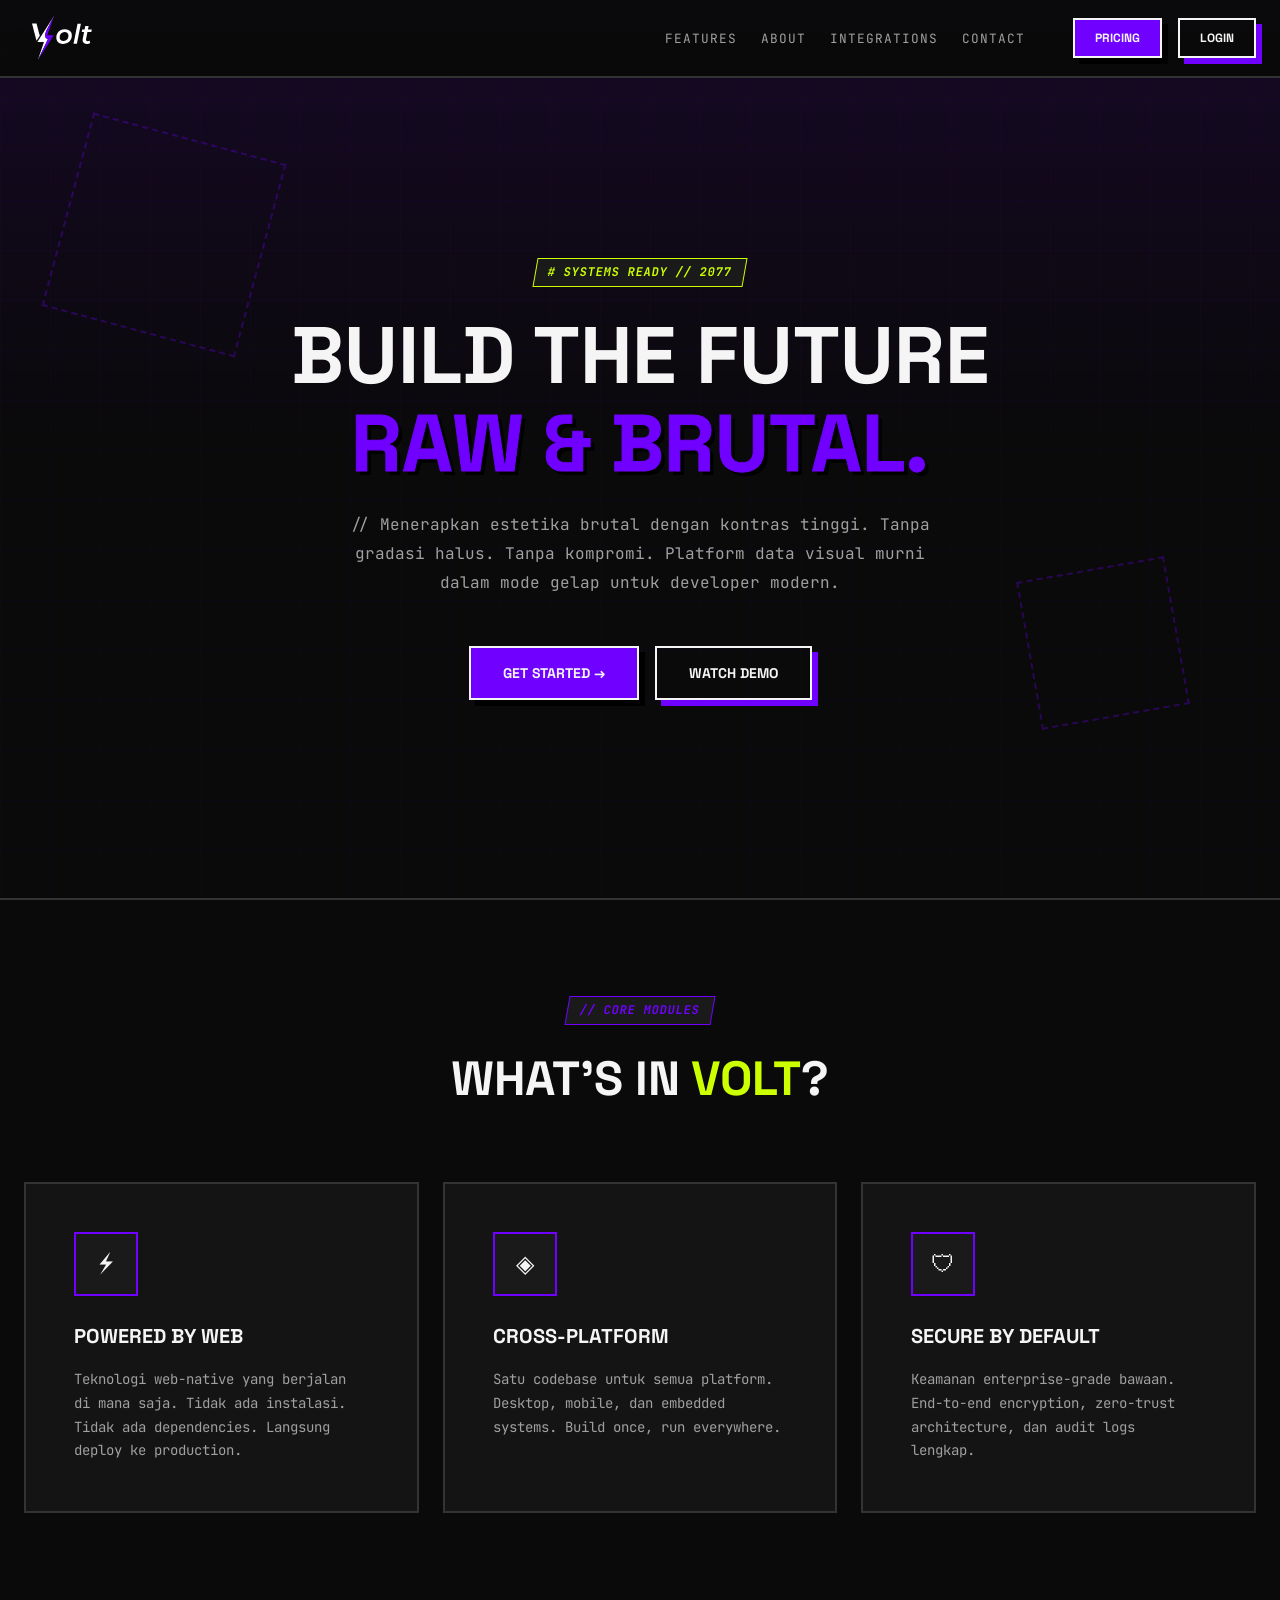
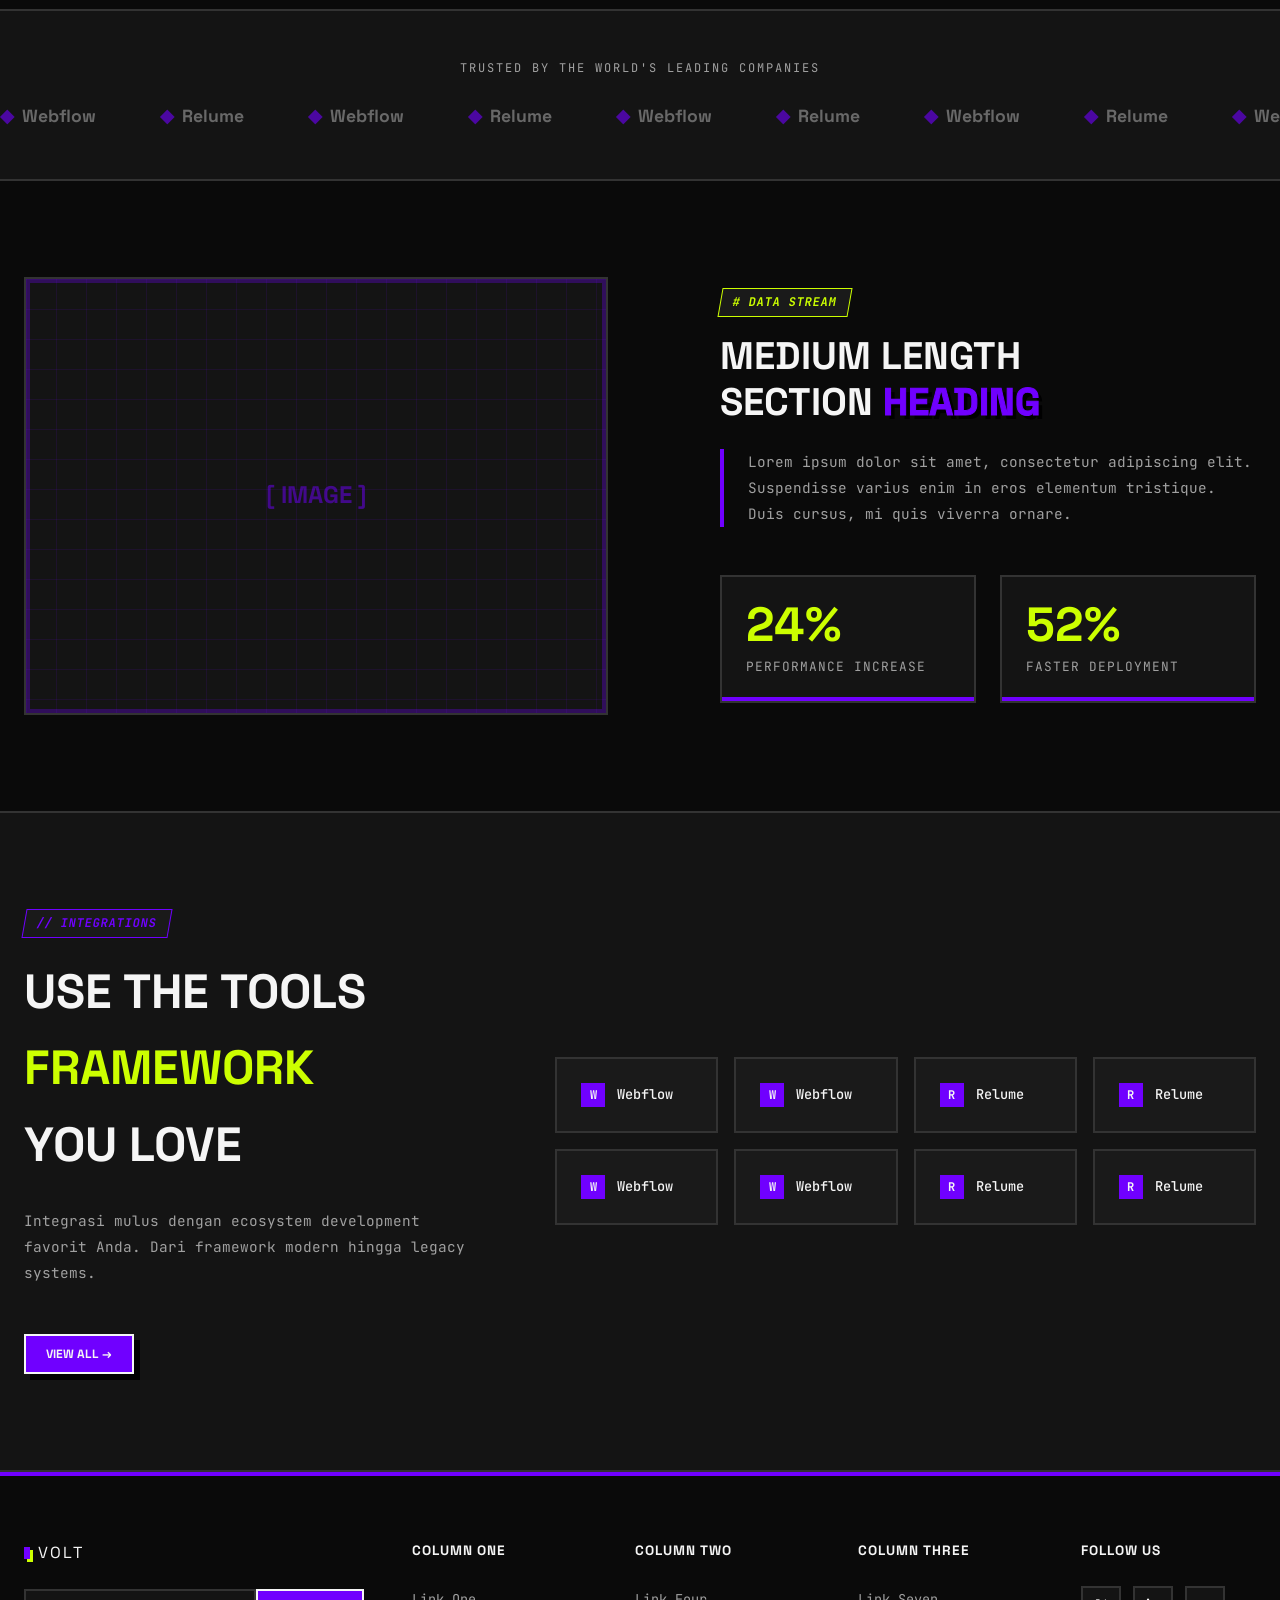
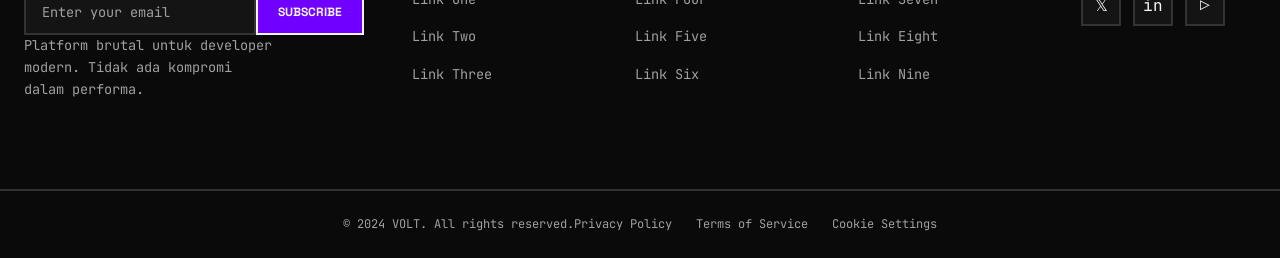
==== index.html @ f8d43209 "first commit" ====
<!DOCTYPE html>
<html lang="en">

<head>
    <meta charset="UTF-8" />
    <meta name="viewport" content="width=device-width, initial-scale=1.0" />
    <title>VOLT - Build The Future Raw | Neubrutalism Landing Page</title>
    <meta name="description" content="VOLT - A brutal, high-contrast, data-driven platform. No soft gradients. No compromises. Pure visual data in dark mode." />

    <link rel="preconnect" href="https://fonts.googleapis.com" />
    <link rel="preconnect" href="https://fonts.gstatic.com" crossorigin />
    <link href="https://fonts.googleapis.com/css2?family=JetBrains+Mono:wght@400;500;700&family=Space+Grotesk:wght@500;700;900&display=swap" rel="stylesheet" />
    <link rel="stylesheet" href="style.css" />
    <style></style>
</head>

<body>
    <!-- ============================================
         HEADER / NAVIGATION
    ============================================ -->
    <header class="header">
        <div class="header-inner">
            <a href="#" class="logo">
                <img src="/Logo volt.svg" alt="" />
            </a>

            <nav class="nav-menu">
                <ul class="nav-links">
                    <li><a href="#features">Features</a></li>
                    <li><a href="#about">About</a></li>
                    <li><a href="#tools">Integrations</a></li>
                    <li><a href="#contact">Contact</a></li>
                </ul>

                <div class="nav-cta">
                    <button class="btn-brutal btn-primary btn-small">Pricing</button>
                    <button class="btn-brutal btn-secondary btn-small">Login</button>
                </div>
            </nav>

            <button class="mobile-menu-toggle" aria-label="Toggle menu">
          <span></span>
          <span></span>
          <span></span>
        </button>
        </div>
    </header>

    <!-- ============================================
         HERO SECTION
    ============================================ -->
    <section class="hero">
        <div class="hero-bg"></div>
        <div class="hero-decor hero-decor-1"></div>
        <div class="hero-decor hero-decor-2"></div>

        <div class="hero-content">
            <div class="hero-label">
                <span class="label-tag"># SYSTEMS READY // 2077</span>
            </div>

            <h1 class="hero-title">
                Build The Future<br />
                <span class="highlight-purple">Raw & Brutal.</span>
            </h1>

            <p class="hero-description">
                // Menerapkan estetika brutal dengan kontras tinggi. Tanpa gradasi halus. Tanpa kompromi. Platform data visual murni dalam mode gelap untuk developer modern.
            </p>

            <div class="hero-cta">
                <button class="btn-brutal btn-primary">Get Started →</button>
                <button class="btn-brutal btn-secondary">Watch Demo</button>
            </div>
        </div>
    </section>

    <!-- ============================================
         FEATURES SECTION
    ============================================ -->
    <section class="features" id="features">
        <div class="container">
            <div class="section-header">
                <div class="section-label">
                    <span class="label-tag label-tag-purple">// CORE MODULES</span>
                </div>
                <h2 class="section-title">
                    What's in <span class="highlight-lime">Volt</span>?
                </h2>
            </div>

            <div class="features-grid">
                <div class="feature-card">
                    <div class="feature-icon">⚡</div>
                    <h3 class="feature-title">Powered by Web</h3>
                    <p class="feature-description">
                        Teknologi web-native yang berjalan di mana saja. Tidak ada instalasi. Tidak ada dependencies. Langsung deploy ke production.
                    </p>
                </div>

                <div class="feature-card">
                    <div class="feature-icon">◈</div>
                    <h3 class="feature-title">Cross-Platform</h3>
                    <p class="feature-description">
                        Satu codebase untuk semua platform. Desktop, mobile, dan embedded systems. Build once, run everywhere.
                    </p>
                </div>

                <div class="feature-card">
                    <div class="feature-icon">🛡</div>
                    <h3 class="feature-title">Secure by Default</h3>
                    <p class="feature-description">
                        Keamanan enterprise-grade bawaan. End-to-end encryption, zero-trust architecture, dan audit logs lengkap.
                    </p>
                </div>
            </div>
        </div>
    </section>

    <!-- ============================================
         LOGO BAR (Trusted By)
    ============================================ -->
    <section class="logo-bar">
        <p class="logo-bar-label">Trusted by the world's leading companies</p>
        <div class="logo-scroll">
            <div class="logo-item">Webflow</div>
            <div class="logo-item">Relume</div>
            <div class="logo-item">Webflow</div>
            <div class="logo-item">Relume</div>
            <div class="logo-item">Webflow</div>
            <div class="logo-item">Relume</div>
            <div class="logo-item">Webflow</div>
            <div class="logo-item">Relume</div>
            <!-- Duplicate for seamless scroll -->
            <div class="logo-item">Webflow</div>
            <div class="logo-item">Relume</div>
            <div class="logo-item">Webflow</div>
            <div class="logo-item">Relume</div>
            <div class="logo-item">Webflow</div>
            <div class="logo-item">Relume</div>
            <div class="logo-item">Webflow</div>
            <div class="logo-item">Relume</div>
        </div>
    </section>

    <!-- ============================================
         STATS SECTION
    ============================================ -->
    <section class="stats-section" id="about">
        <div class="container">
            <div class="stats-grid">
                <div class="stats-visual">
                    <div class="stats-image-placeholder"></div>
                </div>

                <div class="stats-content">
                    <div class="section-label">
                        <span class="label-tag"># DATA STREAM</span>
                    </div>

                    <h2 class="stats-title">
                        Medium Length<br /> Section <span class="highlight-purple">Heading</span>
                    </h2>

                    <p class="stats-description">
                        Lorem ipsum dolor sit amet, consectetur adipiscing elit. Suspendisse varius enim in eros elementum tristique. Duis cursus, mi quis viverra ornare.
                    </p>

                    <div class="stats-numbers">
                        <div class="stat-item">
                            <div class="stat-number">24%</div>
                            <p class="stat-label">Performance increase</p>
                        </div>
                        <div class="stat-item">
                            <div class="stat-number">52%</div>
                            <p class="stat-label">Faster deployment</p>
                        </div>
                    </div>
                </div>
            </div>
        </div>
    </section>

    <!-- ============================================
         TOOLS/INTEGRATIONS SECTION
    ============================================ -->
    <section class="tools-section" id="tools">
        <div class="container">
            <div class="tools-grid">
                <div class="tools-content">
                    <div class="section-label">
                        <span class="label-tag label-tag-purple">// INTEGRATIONS</span>
                    </div>
                    <h2 class="section-title">
                        Use The Tools<br />
                        <span class="highlight-lime">Framework</span><br /> You Love
                    </h2>
                    <p class="tools-description">
                        Integrasi mulus dengan ecosystem development favorit Anda. Dari framework modern hingga legacy systems.
                    </p>
                    <button class="btn-brutal btn-primary btn-small">View All →</button>
                </div>

                <div class="tools-logo-grid">
                    <div class="tool-item">
                        <span class="tool-icon">W</span> Webflow
                    </div>
                    <div class="tool-item">
                        <span class="tool-icon">W</span> Webflow
                    </div>
                    <div class="tool-item"><span class="tool-icon">R</span> Relume</div>
                    <div class="tool-item"><span class="tool-icon">R</span> Relume</div>
                    <div class="tool-item">
                        <span class="tool-icon">W</span> Webflow
                    </div>
                    <div class="tool-item">
                        <span class="tool-icon">W</span> Webflow
                    </div>
                    <div class="tool-item"><span class="tool-icon">R</span> Relume</div>
                    <div class="tool-item"><span class="tool-icon">R</span> Relume</div>
                </div>
            </div>
        </div>
    </section>

    <!-- ============================================
         FOOTER
    ============================================ -->
    <footer class="footer" id="contact">
        <div class="footer-main">
            <div class="container">
                <div class="footer-grid">
                    <div class="footer-brand">
                        <a href="#" class="logo">VOLT</a>
                        <form class="newsletter-form">
                            <input type="email" class="newsletter-input" placeholder="Enter your email" />
                            <button type="submit" class="newsletter-btn">Subscribe</button>
                        </form>
                        <p class="footer-tagline">
                            Platform brutal untuk developer modern. Tidak ada kompromi dalam performa.
                        </p>
                    </div>

                    <div class="footer-column">
                        <h4>Column One</h4>
                        <ul class="footer-links">
                            <li><a href="#">Link One</a></li>
                            <li><a href="#">Link Two</a></li>
                            <li><a href="#">Link Three</a></li>
                        </ul>
                    </div>

                    <div class="footer-column">
                        <h4>Column Two</h4>
                        <ul class="footer-links">
                            <li><a href="#">Link Four</a></li>
                            <li><a href="#">Link Five</a></li>
                            <li><a href="#">Link Six</a></li>
                        </ul>
                    </div>

                    <div class="footer-column">
                        <h4>Column Three</h4>
                        <ul class="footer-links">
                            <li><a href="#">Link Seven</a></li>
                            <li><a href="#">Link Eight</a></li>
                            <li><a href="#">Link Nine</a></li>
                        </ul>
                    </div>

                    <div class="footer-column">
                        <h4>Follow Us</h4>
                        <div class="social-links">
                            <a href="#" class="social-link">𝕏</a>
                            <a href="#" class="social-link">in</a>
                            <a href="#" class="social-link">▷</a>
                        </div>
                    </div>
                </div>
            </div>
        </div>

        <div class="footer-bottom">
            <div class="container" style="
            display: flex;
            justify-content: space-between;
            align-items: center;
          ">
                <p>© 2024 VOLT. All rights reserved.</p>
                <div class="footer-legal">
                    <a href="#">Privacy Policy</a>
                    <a href="#">Terms of Service</a>
                    <a href="#">Cookie Settings</a>
                </div>
            </div>
        </div>
    </footer>
</body>

</html>
---- style.css ----
/* --- DESIGN SYSTEM VARIABLES (VOID-PURPLE PROTOCOL) --- */
      :root {
        --color-bg-main: #0a0a0a;
        --color-bg-surface: #141414;
        --color-bg-elevated: #1a1a1a;
        --color-primary: #7000ff;
        --color-primary-dark: #5500cc;
        --color-text-main: #f5f5f5;
        --color-text-muted: #a0a0a0;
        --color-accent: #ccff00;
        --color-border: #333;
        --color-border-light: #222;

        --font-heading: "Space Grotesk", sans-serif;
        --font-body: "JetBrains Mono", monospace;

        --border-thickness: 2px;
        --border-thick: 4px;
        --space-xs: 8px;
        --space-sm: 16px;
        --space-md: 24px;
        --space-lg: 48px;
        --space-xl: 64px;
        --space-xxl: 96px;
      }

      /* --- GLOBAL RESET & BASE STYLES --- */
      * {
        margin: 0;
        padding: 0;
        box-sizing: border-box;
      }

      html {
        scroll-behavior: smooth;
      }

      body {
        background-color: var(--color-bg-main);
        color: var(--color-text-main);
        font-family: var(--font-body);
        overflow-x: hidden;
        line-height: 1.6;
      }

      a {
        text-decoration: none;
        color: inherit;
        transition: color 0.2s ease;
      }

      a:hover {
        color: var(--color-accent);
      }

      img {
        max-width: 100%;
        height: auto;
      }

      .container {
        max-width: 1280px;
        margin: 0 auto;
        padding: 0 var(--space-md);
      }

      /* --- UTILITY CLASSES --- */
      .highlight-purple {
        color: var(--color-primary);
        -webkit-text-stroke: 1px var(--color-primary);
        text-shadow: 4px 4px 0px #000;
      }

      .highlight-lime {
        color: var(--color-accent);
      }

      .label-tag {
        display: inline-block;
        background: var(--color-bg-elevated);
        color: var(--color-accent);
        padding: 4px 12px;
        font-weight: bold;
        font-size: 0.75rem;
        text-transform: uppercase;
        letter-spacing: 1px;
        border: 1px solid var(--color-accent);
        transform: skewX(-10deg);
      }

      .label-tag-purple {
        color: var(--color-primary);
        border-color: var(--color-primary);
      }

      /* --- BRUTAL BUTTONS --- */
      .btn-brutal {
        font-family: var(--font-heading);
        font-weight: 700;
        font-size: 0.875rem;
        text-transform: uppercase;
        padding: 16px 32px;
        cursor: pointer;
        transition: all 0.15s cubic-bezier(0, 0, 0.2, 1);
        border-radius: 0px;
        border: var(--border-thickness) solid var(--color-text-main);
        position: relative;
        display: inline-flex;
        align-items: center;
        justify-content: center;
        gap: 8px;
      }

      .btn-primary {
        background-color: var(--color-primary);
        color: var(--color-text-main);
        box-shadow: 6px 6px 0px 0px #000000;
      }

      .btn-primary:hover {
        background-color: var(--color-accent);
        color: #000000;
        border-color: var(--color-accent);
        box-shadow: 8px 8px 0px 0px var(--color-text-main);
        transform: translate(-2px, -2px);
      }

      .btn-primary:active {
        box-shadow: 0px 0px 0px 0px #000;
        transform: translate(4px, 4px);
      }

      .btn-secondary {
        background-color: transparent;
        color: var(--color-text-main);
        box-shadow: 6px 6px 0px 0px var(--color-primary);
      }

      .btn-secondary:hover {
        background-color: var(--color-text-main);
        color: #000000;
        box-shadow: 8px 8px 0px 0px var(--color-primary);
        transform: translate(-2px, -2px);
      }

      .btn-secondary:active {
        box-shadow: 0px 0px 0px 0px;
        transform: translate(4px, 4px);
      }

      .btn-small {
        padding: 10px 20px;
        font-size: 0.75rem;
      }

      /* ============================================
           HEADER / NAVIGATION
        ============================================ */
      .header {
        position: fixed;
        top: 0;
        left: 0;
        right: 0;
        z-index: 1000;
        background: rgba(10, 10, 10, 0.95);
        backdrop-filter: blur(10px);
        border-bottom: var(--border-thickness) solid var(--color-border);
      }

      .header-inner {
        display: flex;
        align-items: center;
        justify-content: space-between;
        padding: var(--space-sm) var(--space-md);
        max-width: 1400px;
        margin: 0 auto;
      }

      .logo {
        font-family: var(--font-heading);
        width: 3.75rem;
        text-transform: uppercase;
        letter-spacing: 2px;
        color: var(--color-text-main);
        display: flex;
        align-items: center;
        gap: 8px;
      }

      .logo::before {
        content: "";
        width: 12px;
        height: 12px;
        background: var(--color-primary);
        box-shadow: 3px 3px 0px var(--color-accent);
      }

      .nav-menu {
        display: flex;
        align-items: center;
        gap: var(--space-lg);
      }

      .nav-links {
        display: flex;
        gap: var(--space-md);
        list-style: none;
      }

      .nav-links a {
        font-size: 0.8rem;
        text-transform: uppercase;
        letter-spacing: 1px;
        color: var(--color-text-muted);
        position: relative;
        padding: 4px 0;
      }

      .nav-links a::after {
        content: "";
        position: absolute;
        bottom: 0;
        left: 0;
        width: 0;
        height: 2px;
        background: var(--color-primary);
        transition: width 0.3s ease;
      }

      .nav-links a:hover {
        color: var(--color-text-main);
      }

      .nav-links a:hover::after {
        width: 100%;
      }

      .nav-cta {
        display: flex;
        gap: var(--space-sm);
      }

      .nav-cta .btn-brutal {
        padding: 10px 20px;
        font-size: 0.75rem;
      }

      .mobile-menu-toggle {
        display: none;
        background: none;
        border: none;
        cursor: pointer;
        padding: 8px;
      }

      .mobile-menu-toggle span {
        display: block;
        width: 24px;
        height: 2px;
        background: var(--color-text-main);
        margin: 6px 0;
        transition: all 0.3s ease;
      }

      /* ============================================
           HERO SECTION
        ============================================ */
      .hero {
        min-height: 100vh;
        display: flex;
        flex-direction: column;
        justify-content: center;
        align-items: center;
        text-align: center;
        padding: calc(var(--space-xxl) + 60px) var(--space-md) var(--space-xxl);
        position: relative;
        overflow: hidden;
        border-bottom: var(--border-thickness) solid var(--color-border);
      }

      .hero-bg {
        position: absolute;
        top: 0;
        left: 0;
        right: 0;
        bottom: 0;
        background: linear-gradient(
            180deg,
            rgba(112, 0, 255, 0.15) 0%,
            transparent 50%
          ),
          linear-gradient(rgba(112, 0, 255, 0.05) 1px, transparent 1px),
          linear-gradient(90deg, rgba(112, 0, 255, 0.05) 1px, transparent 1px);
        background-size: 100% 100%, 50px 50px, 50px 50px;
        opacity: 0.8;
      }

      .hero-content {
        position: relative;
        z-index: 1;
        max-width: 900px;
      }

      .hero-label {
        margin-bottom: var(--space-md);
      }

      .hero-title {
        font-family: var(--font-heading);
        font-size: clamp(2.5rem, 7vw, 5rem);
        font-weight: 900;
        line-height: 1.1;
        text-transform: uppercase;
        margin-bottom: var(--space-md);
      }

      .hero-description {
        font-size: 1rem;
        color: var(--color-text-muted);
        max-width: 600px;
        margin: 0 auto var(--space-lg);
        line-height: 1.8;
      }

      .hero-cta {
        display: flex;
        gap: var(--space-sm);
        justify-content: center;
        flex-wrap: wrap;
      }

      /* Decorative elements */
      .hero-decor {
        position: absolute;
        border: var(--border-thickness) dashed var(--color-primary);
        opacity: 0.3;
      }

      .hero-decor-1 {
        width: 200px;
        height: 200px;
        top: 15%;
        left: 5%;
        transform: rotate(15deg);
      }

      .hero-decor-2 {
        width: 150px;
        height: 150px;
        bottom: 20%;
        right: 8%;
        transform: rotate(-10deg);
      }

      /* ============================================
           FEATURES SECTION (What's in Volt?)
        ============================================ */
      .features {
        padding: var(--space-xxl) 0;
        background: var(--color-bg-main);
        border-bottom: var(--border-thickness) solid var(--color-border);
      }

      .section-header {
        text-align: center;
        margin-bottom: var(--space-xl);
      }

      .section-label {
        margin-bottom: var(--space-sm);
      }

      .section-title {
        font-family: var(--font-heading);
        font-size: clamp(2rem, 4vw, 3rem);
        font-weight: 900;
        text-transform: uppercase;
      }

      .features-grid {
        display: grid;
        grid-template-columns: repeat(3, 1fr);
        gap: var(--space-md);
      }

      .feature-card {
        background: var(--color-bg-surface);
        border: var(--border-thickness) solid var(--color-border);
        padding: var(--space-lg);
        position: relative;
        transition: all 0.3s ease;
      }

      .feature-card::before {
        content: "";
        position: absolute;
        top: 0;
        left: 0;
        width: 100%;
        height: 4px;
        background: var(--color-primary);
        transform: scaleX(0);
        transform-origin: left;
        transition: transform 0.3s ease;
      }

      .feature-card:hover {
        transform: translateY(-4px);
        border-color: var(--color-primary);
        box-shadow: 8px 8px 0px 0px var(--color-primary);
      }

      .feature-card:hover::before {
        transform: scaleX(1);
      }

      .feature-icon {
        width: 64px;
        height: 64px;
        background: var(--color-bg-elevated);
        border: var(--border-thickness) solid var(--color-primary);
        display: flex;
        align-items: center;
        justify-content: center;
        margin-bottom: var(--space-md);
        font-size: 1.5rem;
      }

      .feature-title {
        font-family: var(--font-heading);
        font-size: 1.25rem;
        font-weight: 700;
        text-transform: uppercase;
        margin-bottom: var(--space-sm);
      }

      .feature-description {
        font-size: 0.875rem;
        color: var(--color-text-muted);
        line-height: 1.7;
      }

      /* ============================================
           LOGO BAR (Trusted By)
        ============================================ */
      .logo-bar {
        padding: var(--space-lg) 0;
        background: var(--color-bg-surface);
        border-bottom: var(--border-thickness) solid var(--color-border);
        overflow: hidden;
      }

      .logo-bar-label {
        text-align: center;
        font-size: 0.75rem;
        text-transform: uppercase;
        letter-spacing: 2px;
        color: var(--color-text-muted);
        margin-bottom: var(--space-md);
      }

      .logo-scroll {
        display: flex;
        gap: var(--space-xl);
        animation: scroll 20s linear infinite;
      }

      @keyframes scroll {
        0% {
          transform: translateX(0);
        }
        100% {
          transform: translateX(-50%);
        }
      }

      .logo-item {
        flex-shrink: 0;
        display: flex;
        align-items: center;
        gap: 8px;
        font-family: var(--font-heading);
        font-weight: 700;
        font-size: 1.1rem;
        color: var(--color-text-muted);
        opacity: 0.6;
        transition: opacity 0.3s ease;
      }

      .logo-item:hover {
        opacity: 1;
        color: var(--color-text-main);
      }

      .logo-item::before {
        content: "◆";
        color: var(--color-primary);
      }

      /* ============================================
           STATS SECTION
        ============================================ */
      .stats-section {
        padding: var(--space-xxl) 0;
        background: var(--color-bg-main);
        border-bottom: var(--border-thickness) solid var(--color-border);
      }

      .stats-grid {
        display: grid;
        grid-template-columns: 1fr 1fr;
        gap: var(--space-xl);
        align-items: center;
      }

      .stats-visual {
        position: relative;
      }

      .stats-image-placeholder {
        aspect-ratio: 4/3;
        background: var(--color-bg-surface);
        border: var(--border-thickness) solid var(--color-border);
        display: flex;
        align-items: center;
        justify-content: center;
        position: relative;
        overflow: hidden;
        background-image: linear-gradient(
            rgba(112, 0, 255, 0.1) 1px,
            transparent 1px
          ),
          linear-gradient(90deg, rgba(112, 0, 255, 0.1) 1px, transparent 1px);
        background-size: 30px 30px;
      }

      .stats-image-placeholder::before {
        content: "[ IMAGE ]";
        font-family: var(--font-heading);
        font-weight: 700;
        font-size: 1.5rem;
        color: var(--color-primary);
        opacity: 0.5;
      }

      .stats-image-placeholder::after {
        content: "";
        position: absolute;
        top: 0;
        left: 0;
        right: 0;
        bottom: 0;
        border: 4px solid var(--color-primary);
        opacity: 0.3;
        pointer-events: none;
      }

      .stats-content {
        padding-left: var(--space-lg);
      }

      .stats-content .section-label {
        margin-bottom: var(--space-sm);
      }

      .stats-title {
        font-family: var(--font-heading);
        font-size: clamp(1.75rem, 3vw, 2.5rem);
        font-weight: 900;
        text-transform: uppercase;
        margin-bottom: var(--space-md);
        line-height: 1.2;
      }

      .stats-description {
        font-size: 0.9rem;
        color: var(--color-text-muted);
        line-height: 1.8;
        margin-bottom: var(--space-lg);
        border-left: var(--border-thick) solid var(--color-primary);
        padding-left: var(--space-md);
      }

      .stats-numbers {
        display: grid;
        grid-template-columns: repeat(2, 1fr);
        gap: var(--space-md);
      }

      .stat-item {
        background: var(--color-bg-surface);
        border: var(--border-thickness) solid var(--color-border);
        padding: var(--space-md);
        position: relative;
      }

      .stat-item::before {
        content: "";
        position: absolute;
        bottom: 0;
        left: 0;
        width: 100%;
        height: 4px;
        background: var(--color-primary);
      }

      .stat-number {
        font-family: var(--font-heading);
        font-size: 3rem;
        font-weight: 900;
        color: var(--color-accent);
        line-height: 1;
        margin-bottom: 8px;
      }

      .stat-label {
        font-size: 0.8rem;
        color: var(--color-text-muted);
        text-transform: uppercase;
        letter-spacing: 1px;
      }

      /* ============================================
           TOOLS/INTEGRATIONS SECTION
        ============================================ */
      .tools-section {
        padding: var(--space-xxl) 0;
        background: var(--color-bg-surface);
        border-bottom: var(--border-thickness) solid var(--color-border);
      }

      .tools-grid {
        display: grid;
        grid-template-columns: 1fr 1.5fr;
        gap: var(--space-xl);
        align-items: center;
      }

      .tools-content .section-title {
        text-align: left;
        margin-bottom: var(--space-md);
      }

      .tools-description {
        font-size: 0.9rem;
        color: var(--color-text-muted);
        line-height: 1.8;
        margin-bottom: var(--space-lg);
      }

      .tools-logo-grid {
        display: grid;
        grid-template-columns: repeat(4, 1fr);
        gap: var(--space-sm);
      }

      .tool-item {
        background: var(--color-bg-elevated);
        border: var(--border-thickness) solid var(--color-border);
        padding: var(--space-md);
        display: flex;
        align-items: center;
        gap: 12px;
        font-size: 0.85rem;
        font-weight: 500;
        transition: all 0.2s ease;
      }

      .tool-item:hover {
        border-color: var(--color-primary);
        transform: translateX(4px);
        box-shadow: -4px 4px 0px var(--color-primary);
      }

      .tool-icon {
        width: 24px;
        height: 24px;
        background: var(--color-primary);
        display: flex;
        align-items: center;
        justify-content: center;
        font-size: 0.75rem;
        font-weight: 700;
        color: var(--color-text-main);
      }

      /* ============================================
           FOOTER
        ============================================ */
      .footer {
        background: var(--color-bg-main);
        border-top: var(--border-thick) solid var(--color-primary);
      }

      .footer-main {
        padding: var(--space-xl) 0;
        border-bottom: var(--border-thickness) solid var(--color-border);
      }

      .footer-grid {
        display: grid;
        grid-template-columns: 1.5fr repeat(3, 1fr) 1fr;
        gap: var(--space-lg);
      }

      .footer-brand .logo {
        margin-bottom: var(--space-md);
      }

      .footer-tagline {
        font-size: 0.85rem;
        color: var(--color-text-muted);
        margin-bottom: var(--space-md);
        max-width: 250px;
      }

      .newsletter-form {
        display: flex;
        gap: 0;
      }

      .newsletter-input {
        flex: 1;
        background: var(--color-bg-surface);
        border: var(--border-thickness) solid var(--color-border);
        padding: 12px 16px;
        font-family: var(--font-body);
        font-size: 0.85rem;
        color: var(--color-text-main);
        outline: none;
      }

      .newsletter-input::placeholder {
        color: var(--color-text-muted);
      }

      .newsletter-input:focus {
        border-color: var(--color-primary);
      }

      .newsletter-btn {
        background: var(--color-primary);
        border: var(--border-thickness) solid var(--color-text-main);
        color: var(--color-text-main);
        padding: 12px 20px;
        font-family: var(--font-heading);
        font-weight: 700;
        font-size: 0.75rem;
        text-transform: uppercase;
        cursor: pointer;
        transition: all 0.2s ease;
      }

      .newsletter-btn:hover {
        background: var(--color-accent);
        color: #000;
      }

      .footer-column h4 {
        font-family: var(--font-heading);
        font-size: 0.85rem;
        font-weight: 700;
        text-transform: uppercase;
        letter-spacing: 1px;
        margin-bottom: var(--space-md);
        color: var(--color-text-main);
      }

      .footer-links {
        list-style: none;
      }

      .footer-links li {
        margin-bottom: 12px;
      }

      .footer-links a {
        font-size: 0.85rem;
        color: var(--color-text-muted);
        transition: all 0.2s ease;
      }

      .footer-links a:hover {
        color: var(--color-accent);
        padding-left: 8px;
      }

      .social-links {
        display: flex;
        gap: 12px;
      }

      .social-link {
        width: 40px;
        height: 40px;
        background: var(--color-bg-surface);
        border: var(--border-thickness) solid var(--color-border);
        display: flex;
        align-items: center;
        justify-content: center;
        font-size: 1rem;
        transition: all 0.2s ease;
      }

      .social-link:hover {
        background: var(--color-primary);
        border-color: var(--color-primary);
        transform: translateY(-2px);
        box-shadow: 0 4px 0 #000;
      }

      .footer-bottom {
        padding: var(--space-md) 0;
        display: flex;
        justify-content: space-between;
        align-items: center;
        font-size: 0.75rem;
        color: var(--color-text-muted);
      }

      .footer-legal {
        display: flex;
        gap: var(--space-md);
      }

      .footer-legal a:hover {
        color: var(--color-accent);
      }

      /* ============================================
           RESPONSIVE DESIGN
        ============================================ */
      @media (max-width: 1024px) {
        .features-grid {
          grid-template-columns: repeat(2, 1fr);
        }

        .stats-grid,
        .tools-grid {
          grid-template-columns: 1fr;
          gap: var(--space-lg);
        }

        .stats-content {
          padding-left: 0;
        }

        .tools-logo-grid {
          grid-template-columns: repeat(3, 1fr);
        }

        .footer-grid {
          grid-template-columns: repeat(2, 1fr);
        }

        .footer-brand {
          grid-column: span 2;
        }
      }

      @media (max-width: 768px) {
        .nav-menu {
          display: none;
        }

        .mobile-menu-toggle {
          display: block;
        }

        .hero-title {
          font-size: clamp(2rem, 8vw, 3rem);
        }

        .features-grid {
          grid-template-columns: 1fr;
        }

        .stats-numbers {
          grid-template-columns: 1fr;
        }

        .tools-logo-grid {
          grid-template-columns: repeat(2, 1fr);
        }

        .footer-grid {
          grid-template-columns: 1fr;
        }

        .footer-brand {
          grid-column: span 1;
        }

        .footer-bottom {
          flex-direction: column;
          gap: var(--space-sm);
          text-align: center;
        }
      }

      @media (max-width: 480px) {
        .hero-cta {
          flex-direction: column;
          width: 100%;
        }

        .hero-cta .btn-brutal {
          width: 100%;
        }

        .tools-logo-grid {
          grid-template-columns: 1fr;
        }

        .newsletter-form {
          flex-direction: column;
        }

        .newsletter-btn {
          width: 100%;
        }
      }
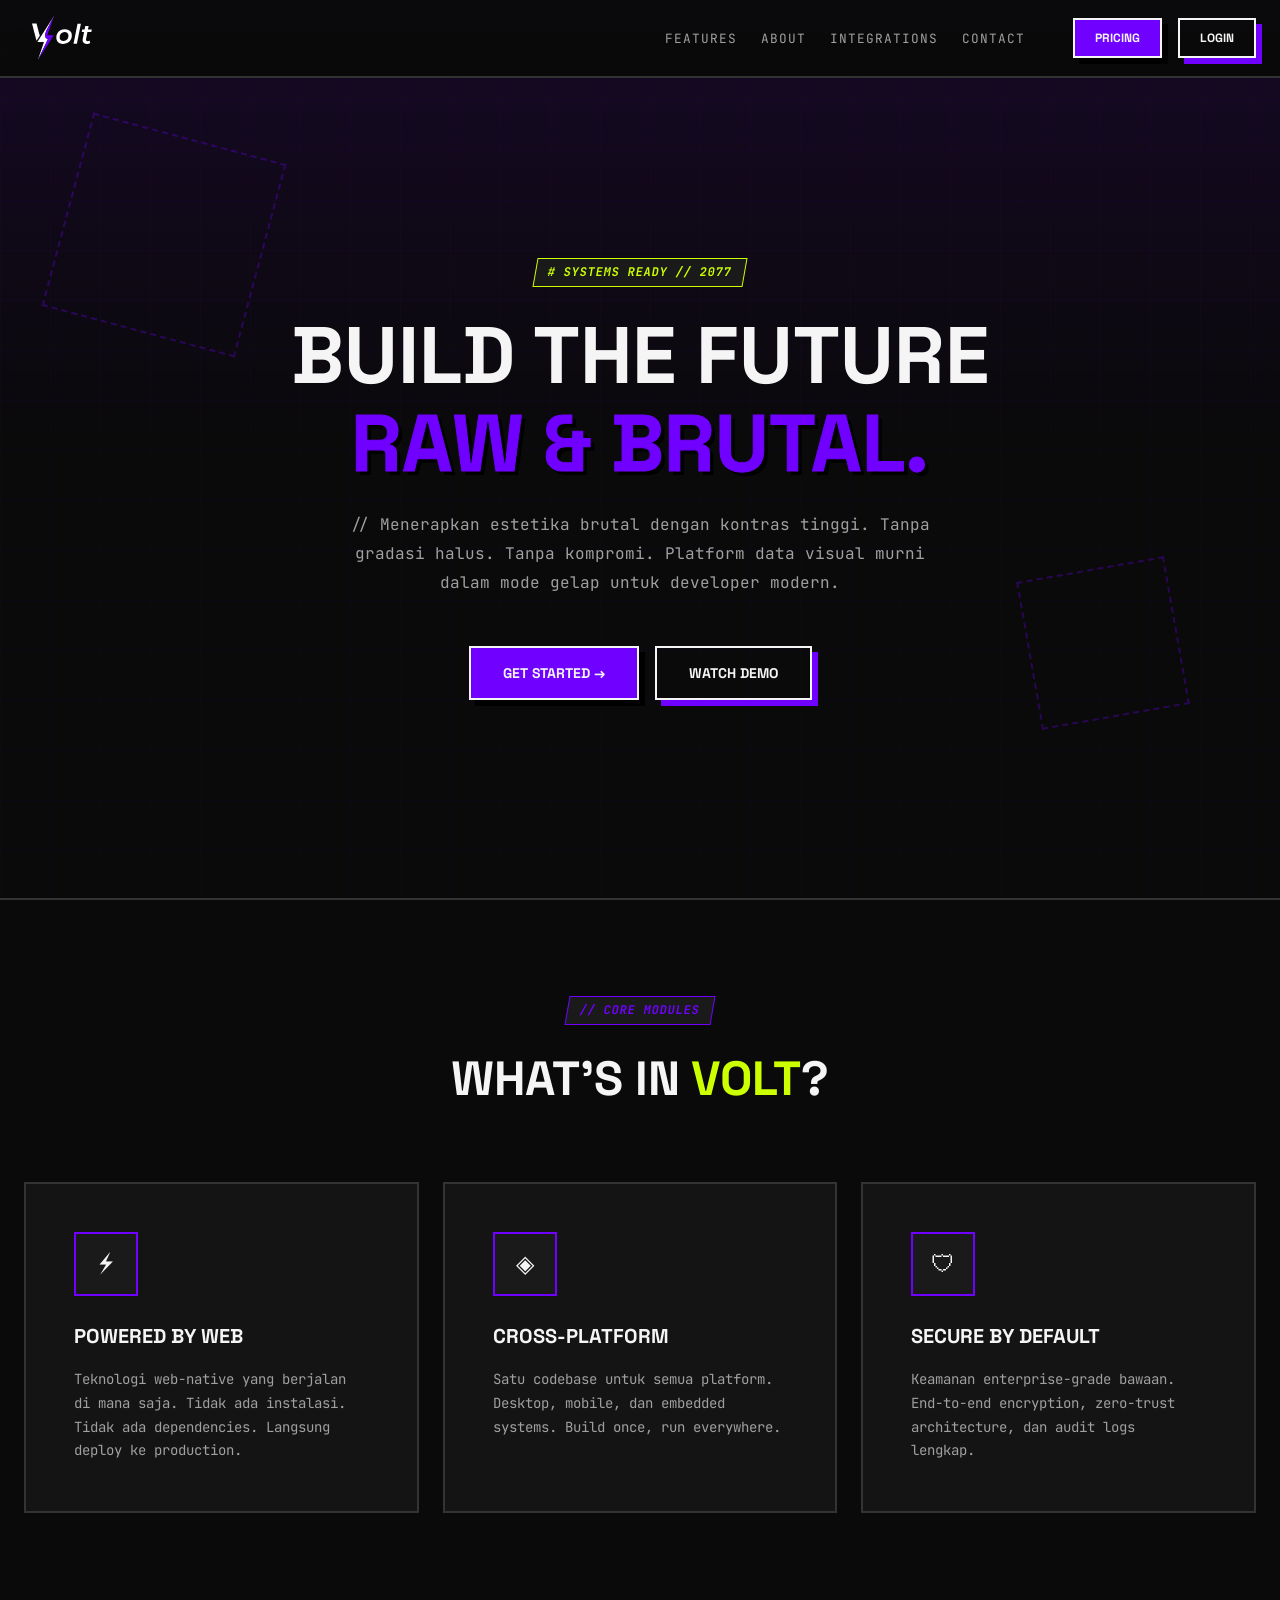
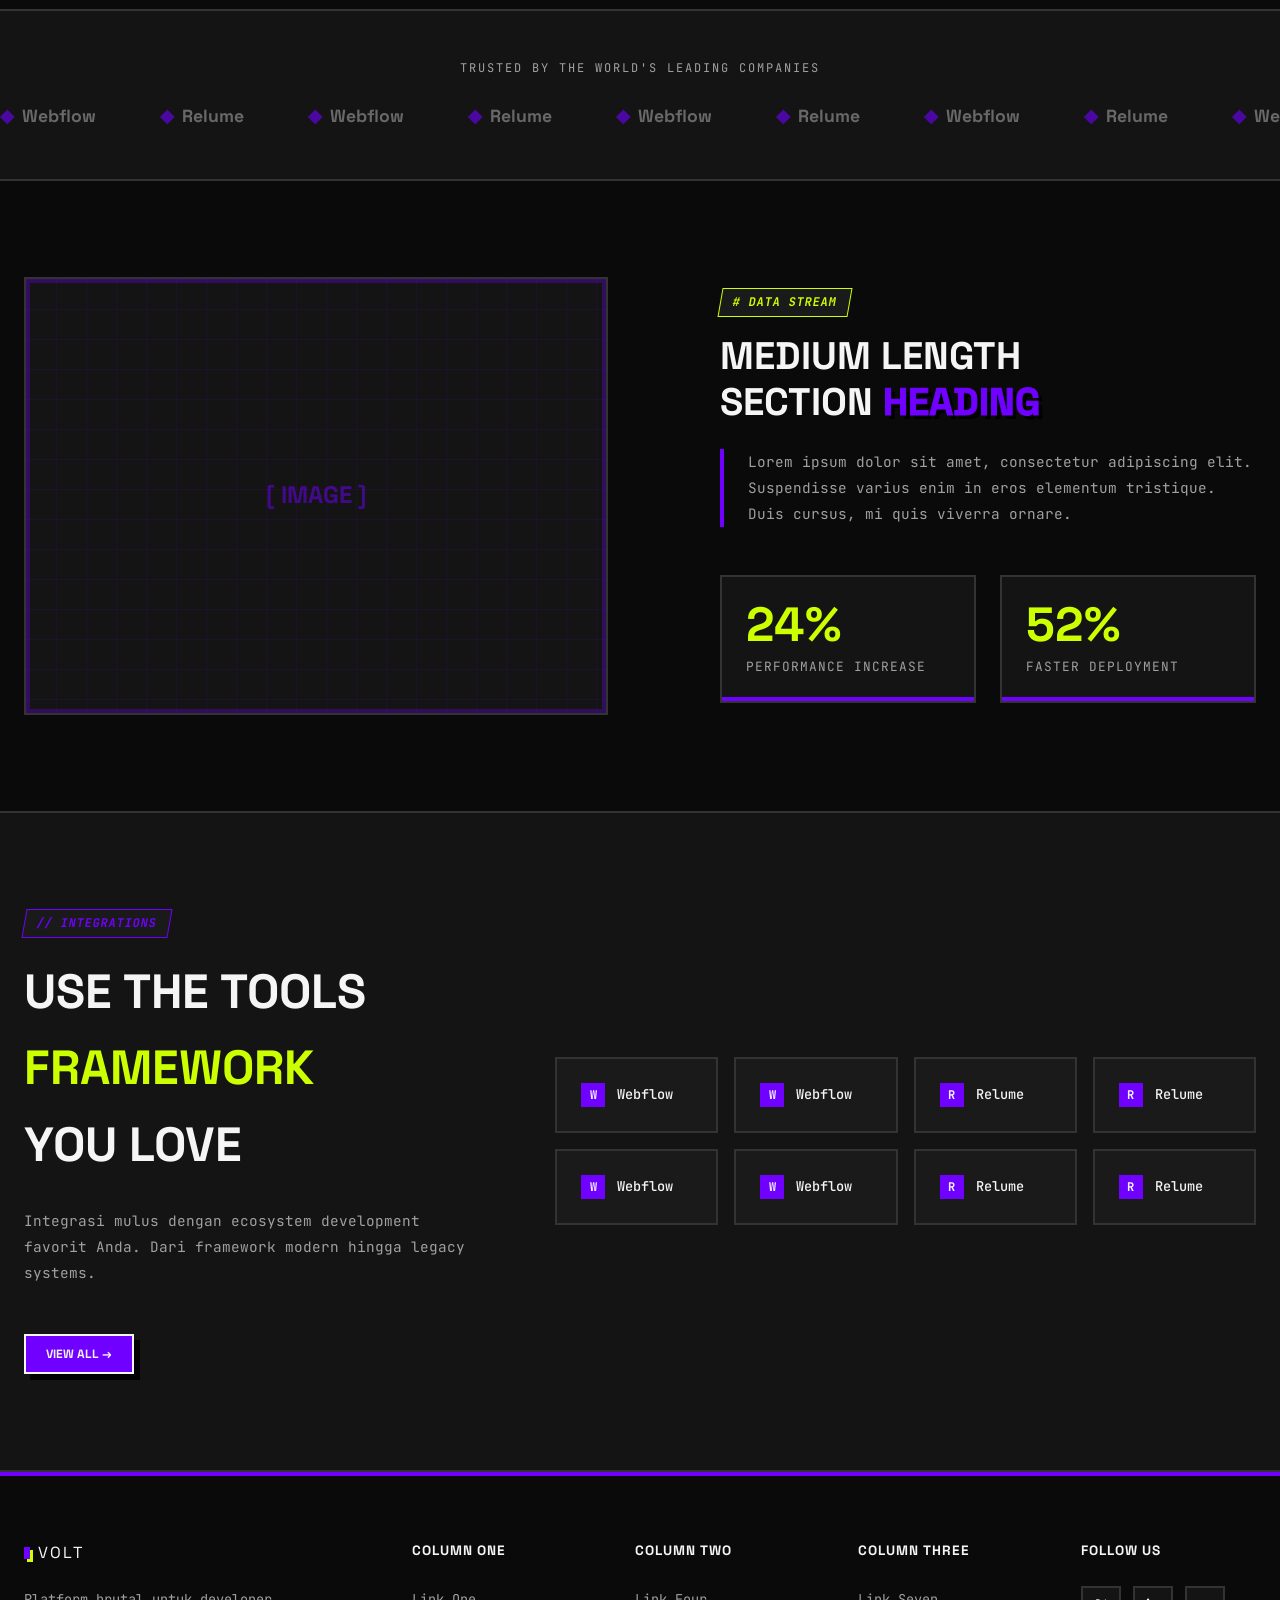
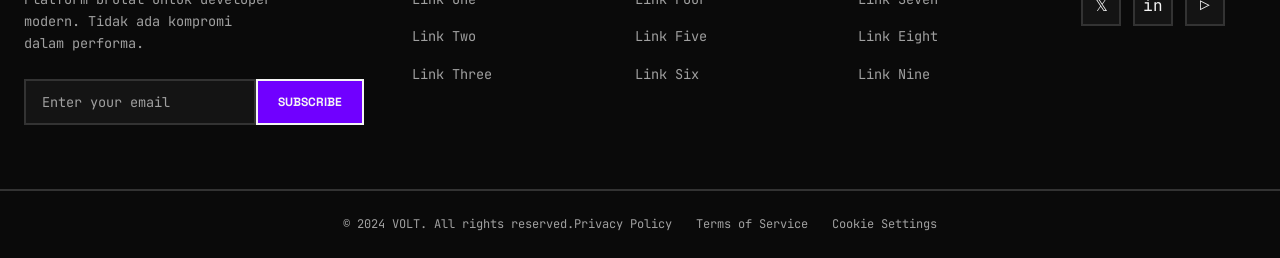
==== commit 5034ebe4: "logo navbar fixed" ====
--- a/index.html
+++ b/index.html
@@ -21,7 +21,7 @@
     <header class="header">
         <div class="header-inner">
             <a href="#" class="logo">
-                <img src="/Logo volt.svg" alt="" />
+                <img src="Logo volt.svg" alt="" />
             </a>
 
             <nav class="nav-menu">
@@ -232,13 +232,13 @@
                 <div class="footer-grid">
                     <div class="footer-brand">
                         <a href="#" class="logo">VOLT</a>
+                        <p class="footer-tagline">
+                            Platform brutal untuk developer modern. Tidak ada kompromi dalam performa.
+                        </p>
                         <form class="newsletter-form">
                             <input type="email" class="newsletter-input" placeholder="Enter your email" />
                             <button type="submit" class="newsletter-btn">Subscribe</button>
                         </form>
-                        <p class="footer-tagline">
-                            Platform brutal untuk developer modern. Tidak ada kompromi dalam performa.
-                        </p>
                     </div>
 
                     <div class="footer-column">
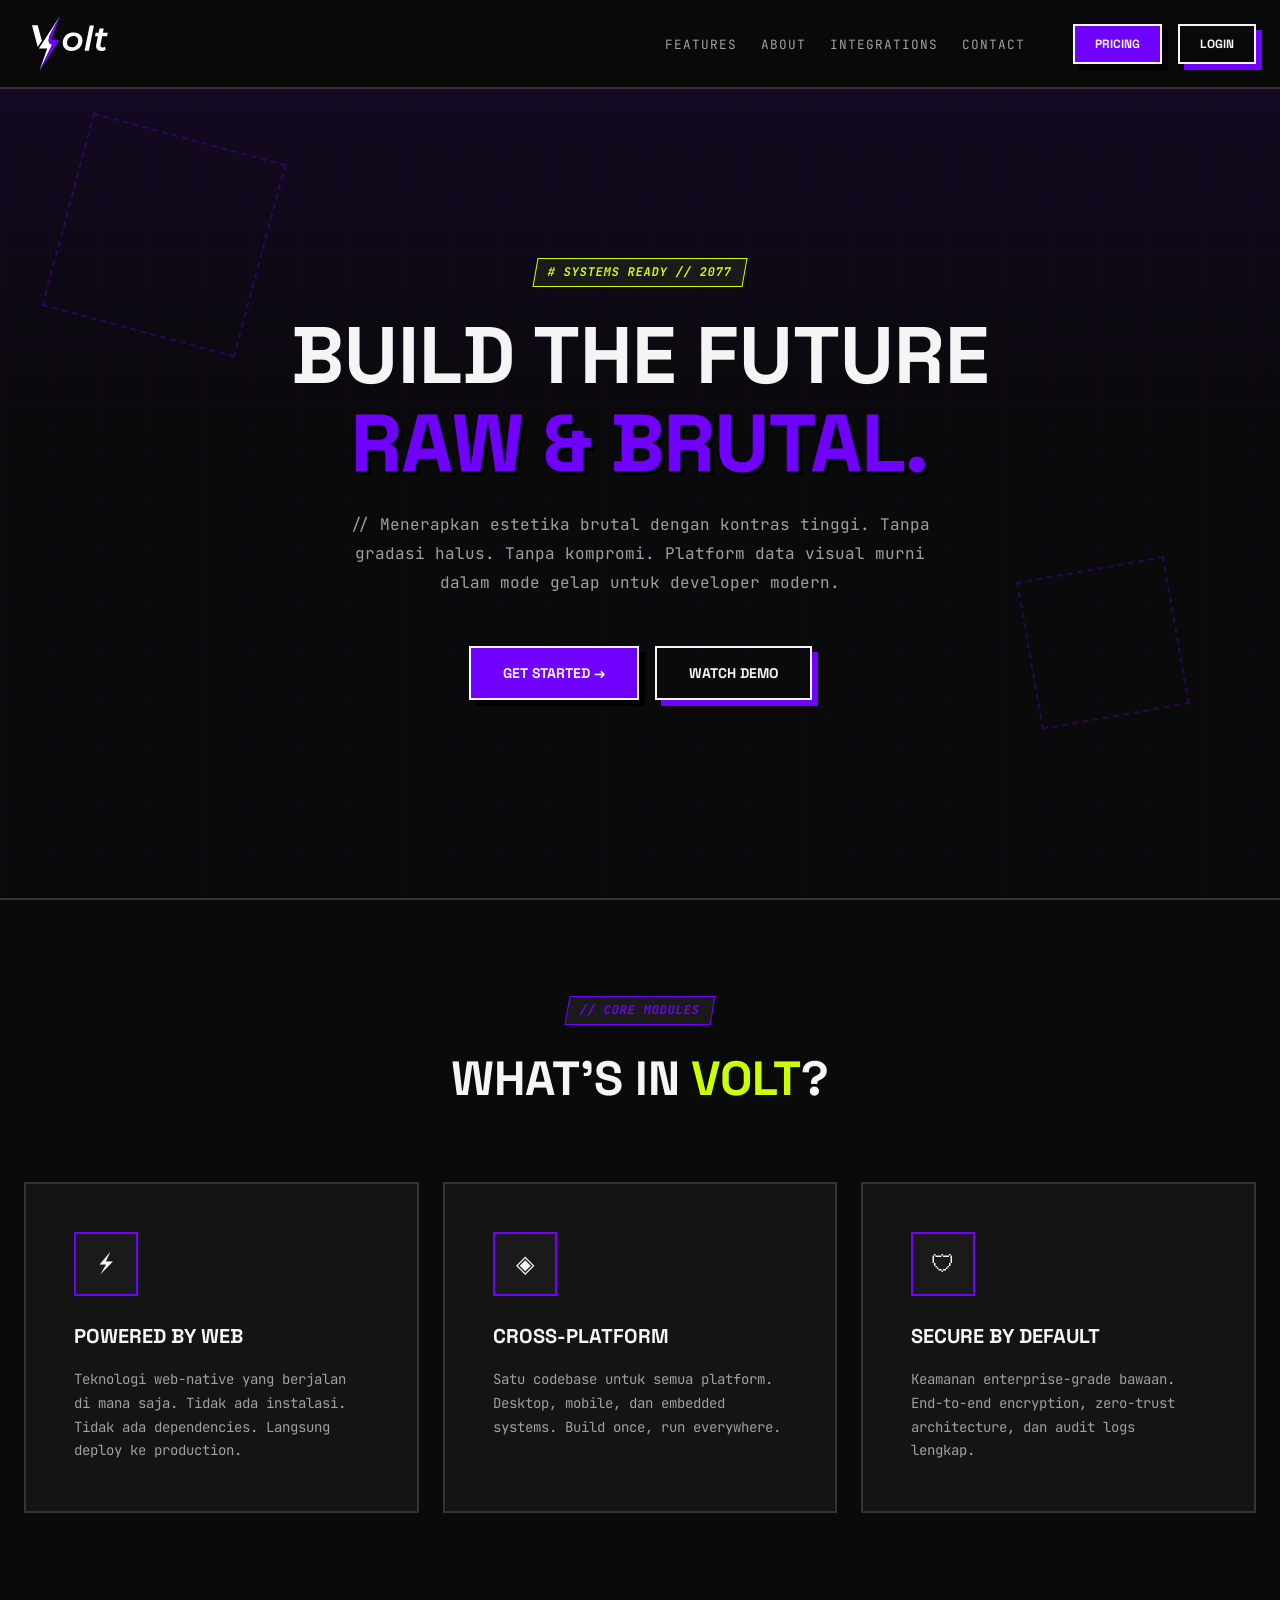
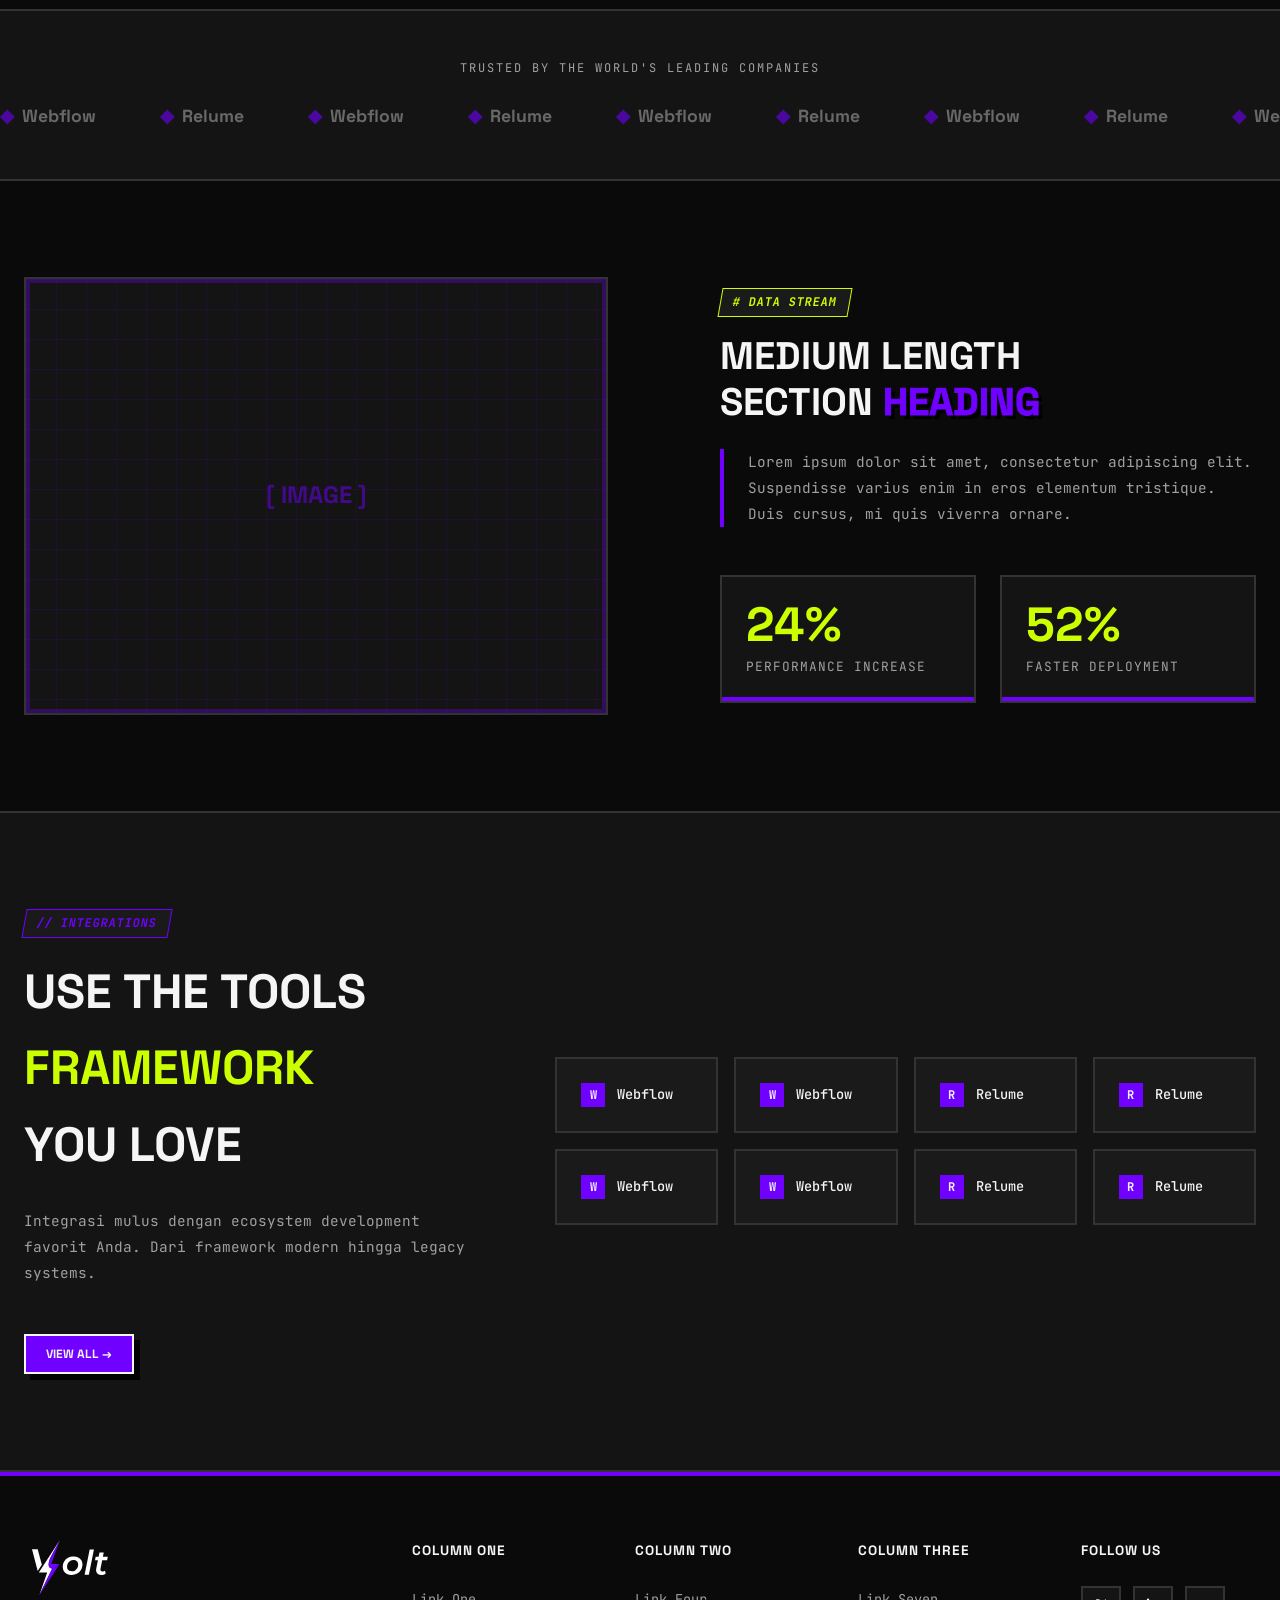
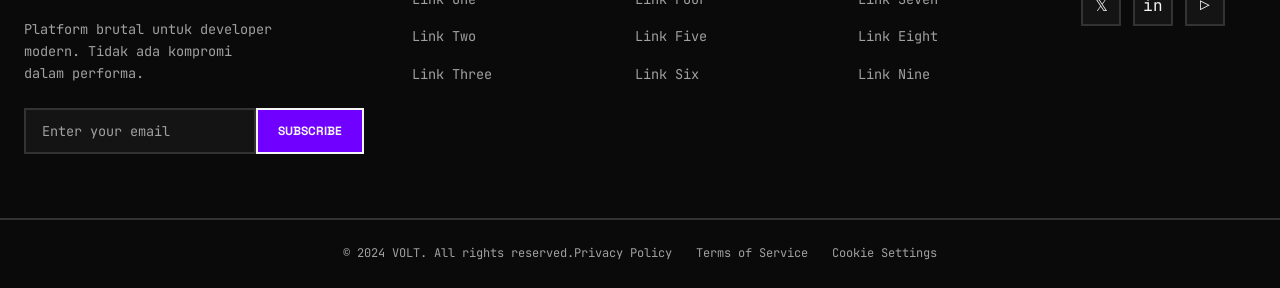
==== commit f117ec62: "fix logo in footer" ====
--- a/index.html
+++ b/index.html
@@ -231,7 +231,9 @@
             <div class="container">
                 <div class="footer-grid">
                     <div class="footer-brand">
-                        <a href="#" class="logo">VOLT</a>
+                        <a href="#" class="logo">
+                            <img src="Logo volt.svg" alt="" />
+                        </a>
                         <p class="footer-tagline">
                             Platform brutal untuk developer modern. Tidak ada kompromi dalam performa.
                         </p>
--- a/style.css
+++ b/style.css
@@ -178,7 +178,7 @@
 
       .logo {
         font-family: var(--font-heading);
-        width: 3.75rem;
+        width: 4.75rem;
         text-transform: uppercase;
         letter-spacing: 2px;
         color: var(--color-text-main);
